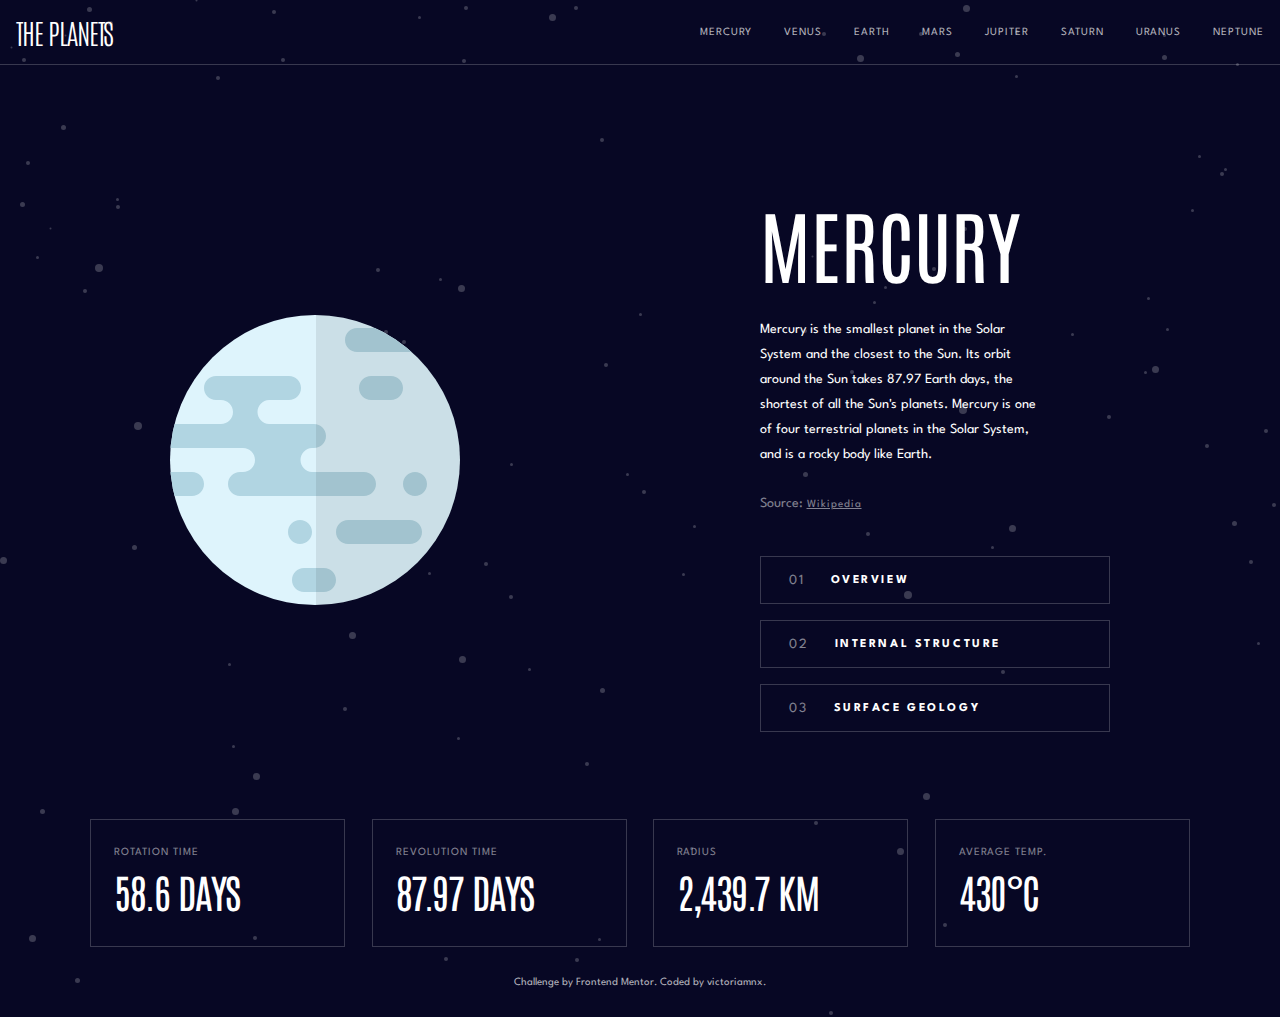
==== index.html @ 526f8f34 "first commit" ====
<!DOCTYPE html>
<html lang="en">
  <head>
    <meta charset="UTF-8" />
    <meta name="viewport" content="width=device-width, initial-scale=1.0" />

    <link
      rel="icon"
      type="image/png"
      sizes="32x32"
      href="./assets/favicon-32x32.png"
    />
    <link rel="stylesheet" href="style.css" />

    <title>Frontend Mentor | Planets fact site</title>
  </head>
  <body>
    <nav>
      <ul>
        <li><a class="logo" href="index.html">the planets</a></li>
        <li>
          <a href="index.html">mercury</a>
          <a href="./pages/venus.html">venus</a>
          <a href="./pages/earth.html">earth</a>
          <a href="./pages/mars.html">mars</a>
          <a href="./pages/jupiter.html">jupiter</a>
          <a href="./pages/saturn.html">saturn</a>
          <a href="./pages/uranus.html">uranus</a>
          <a href="./pages/neptune.html">neptune</a>
        </li>
      </ul>
    </nav>
    <main>
      <div class="infos">
        <div class="img">
          <img src="./assets/planet-mercury.svg" alt="" id="planetImage" />
        </div>

        <div>
          <h1>Mercury</h1>
          <p id="planetText">
            Mercury is the smallest planet in the Solar<br />
            System and the closest to the Sun. Its orbit <br />around the Sun
            takes 87.97 Earth days, the <br />shortest of all the Sun's planets.
            Mercury is one <br />of four terrestrial planets in the Solar
            System,<br />
            and is a rocky body like Earth.
          </p>
          <h2 id="link">
            Source:
            <a href="https://en.wikipedia.org/wiki/Mercury_(planet)"
              >Wikipedia</a
            >
          </h2>

          <div class="btns">
            <button id="overviewButton">
              <h2>01</h2>
              Overview
            </button>
            <button id="internalStructureButton">
              <h2>02</h2>
              Internal Structure
            </button>
            <button id="surfaceGeologyButton">
              <h2>03</h2>
              Surface Geology
            </button>
          </div>
        </div>

        <!-- Internal Structure Content Start
    
          Mercury appears to have a solid silicate crust and mantle overlying a
          solid, iron sulfide outer core layer, a deeper liquid core layer, and a
          solid inner core. The planet's density is the second highest in the Solar
          System at 5.427 g/cm3 , only slightly less than Earth's density. Source :
          Wikipedia
          
           URL: https://en.wikipedia.org/wiki/Mercury_(planet)#Internal_structure 
    
    
          
             Surface Geology Content Start
    
          Mercury's surface is similar in appearance to that of the Moon, showing
          extensive mare-like plains and heavy cratering, indicating that it has
          been geologically inactive for billions of years. It is more heterogeneous
          than either Mars's or the Moon’s. Source : Wikipedia
          
           URL: https://en.wikipedia.org/wiki/Mercury_(planet)#Surface_geology
    
    
          01 Overview 02 Internal Structure 03 Surface Geology  -->
      </div>

      <div class="statics">
        <div class="stat">
          <h1>Rotation Time</h1>
          <h2>58.6 Days</h2>
        </div>
        <div class="stat">
          <h1>Revolution Time</h1>
          <h2>87.97 Days</h2>
        </div>
        <div class="stat">
          <h1>Radius</h1>
          <h2>2,439.7 KM</h2>
        </div>
        <div class="stat">
          <h1>Average Temp.</h1>
          <h2>430°c</h2>
        </div>
      </div>

      <div class="attribution">
        <span>Challenge by&nbsp;</span
        ><a
          href="https://www.frontendmentor.io?ref=challenge"
          target="_blank"
          title="Go to Frontend Mentor site"
          >Frontend Mentor.
        </a>
        <span> Coded by&nbsp;</span
        ><a href="https://github.com/victoriamnx" title="Go to Github profile"
          >victoriamnx.</a
        >
      </div>

      <script src="index.js"></script>
    </main>
  </body>
</html>
---- style.css ----
@import url("https://fonts.googleapis.com/css2?family=Antonio:wght@100;400&family=League+Spartan:wght@300;400;700&display=swap");

::-webkit-scrollbar {
  width: 8px;
}

::-webkit-scrollbar-track {
  background-color: #2c2c31;
}

::-webkit-scrollbar-thumb {
  background: linear-gradient(#d39e33, #ed5636, #633bbc) padding-box,
    linear-gradient(260deg, #d39e33, #ed5636, #633bbc) border-box;
  border-radius: 10px;
}

* {
  margin: 0;
  padding: 0;
  box-sizing: border-box;
}

html,
body {
  height: 100%;
}

body {
  display: flex;
  flex-direction: column;
  color: #fff;
  background: url(assets/background-stars.svg) #070724;
  font-family: "League Spartan", sans-serif;
  overflow: visible;
}

ul {
  display: flex;
  justify-content: space-between;
  list-style-type: none;
  margin: 0;
  padding: 0;
  overflow: hidden;
  background-color: transparent;
  border-bottom: 1px solid rgba(255, 255, 255, 0.2);
  user-select: none;
}

li {
  display: flex;
  align-items: center;
  justify-content: center;
  float: left;
}

li a {
  display: block;
  text-align: center;
  padding: 14px 16px;
  text-decoration: none;
  color: rgba(255, 255, 255, 0.7);
  font-family: "League Spartan", sans-serif;
  font-size: 0.6875rem;
  font-style: normal;
  font-weight: 400;
  line-height: 1.5625rem; /* 227.273% */
  letter-spacing: 0.0625rem;
  text-transform: uppercase;
}

.logo {
  color: #fff;
  font-family: "Antonio", sans-serif;
  font-size: 1.75rem;
  font-style: normal;
  font-weight: 100;
  line-height: normal;
  letter-spacing: -0.06563rem;
  text-transform: uppercase;
}

.logo:hover {
  border: none;
}

main {
  display: flex;
  align-items: center;
  flex-direction: column;
  justify-content: center;
  margin-top: 7.88rem;
}

.img {
  user-select: none;
  margin-right: 18.69rem;
}

h1 {
  color: #fff;
  font-family: "Antonio", sans-serif;
  font-size: 5rem;
  font-style: normal;
  font-weight: 400;
  line-height: normal;
  text-transform: uppercase;
  margin-bottom: 1.44rem;
}

p {
  color: #fff;
  font-family: "League Spartan", sans-serif;
  font-size: 0.875rem;
  font-style: normal;
  font-weight: 400;
  line-height: 1.5625rem; /* 178.571% */
  margin-bottom: 1.5rem;
}

h2 {
  color: rgba(255, 255, 255, 0.5);
  font-family: "League Spartan", sans-serif;
  font-size: 0.875rem;
  font-style: normal;
  font-weight: 400;
  line-height: 1.5625rem; /* 178.571% */
}

.infos {
  display: flex;
  align-items: center;
  justify-content: center;
}

.btns {
  display: flex;
  flex-direction: column;
  margin-top: 2.44rem;
  gap: 1rem;
}

button {
  display: flex;
  align-items: center;
  justify-content: flex-start;
  width: 21.875rem;
  height: 3rem;
  flex-shrink: 0;
  border: 1px solid rgba(255, 255, 255, 0.2);
  background-color: transparent;
  color: #fff;
  font-family: "League Spartan", sans-serif;
  font-size: 0.75rem;
  font-style: normal;
  font-weight: 700;
  line-height: 1.5625rem; /* 208.333% */
  letter-spacing: 0.16069rem;
  text-transform: uppercase;
  padding-left: 1.75rem;
  gap: 1.56rem;
}

button:hover {
  transition: 1s;
  background-color: rgba(216, 216, 216, 0.2);
}

.active {
  color: #fff;
  font-family: "League Spartan", sans-serif;
  font-size: 0.75rem;
  font-style: normal;
  font-weight: 700;
  line-height: 1.5625rem; /* 208.333% */
  letter-spacing: 0.16069rem;
  text-transform: uppercase;
  padding-left: 1.75rem;
  gap: 1.56rem;
  background: #419ebb;
}

img {
  width: 290px;
  height: 290px;
}

.statics {
  display: flex;
  justify-content: space-between;
  width: 1100px;
  margin-top: 5.44rem;
}

.stat {
  width: 15.9375rem;
  height: 8rem;
  flex-shrink: 0;
  color: #fff;
  border: 1px solid rgba(255, 255, 255, 0.2);
  padding-left: 1.44rem;
  padding-top: 1.25rem;
}

.stat h1 {
  color: rgba(255, 255, 255, 0.5);
  font-family: "League Spartan", sans-serif;
  font-size: 0.6875rem;
  font-style: normal;
  font-weight: 400;
  line-height: 1.5625rem; /* 227.273% */
  letter-spacing: 0.0625rem;
  text-transform: uppercase;
  margin-bottom: 0px;
}

.stat h2 {
  color: #fff;
  font-family: "Antonio", sans-serif;
  font-size: 2.5rem;
  font-weight: 400;
  line-height: normal;
  letter-spacing: -0.09375rem;
  text-transform: uppercase;
}

.attribution {
  padding: 30px 0px 30px 0px;
  font-size: 11px;
  text-align: center;
  font-family: "League Spartan", sans-serif;
  color: rgba(255, 255, 255, 0.7);
}

.attribution a {
  color: rgba(255, 255, 255, 0.7);
  text-decoration: none;
}

a:visited {
  text-decoration: none;
}

a:hover {
  border-top: 4px solid #419ebb;
}

#link a {
  color: rgba(255, 255, 255, 0.5);
  font-family: "League Spartan", sans-serif;
  font-size: 0.6875rem;
  font-style: normal;
  font-weight: 400;
  line-height: 1.5625rem; /* 227.273% */
  letter-spacing: 0.0625rem;
  margin-bottom: 0px;
}

#link a:hover {
  border-top: 4px solid transparent;
}
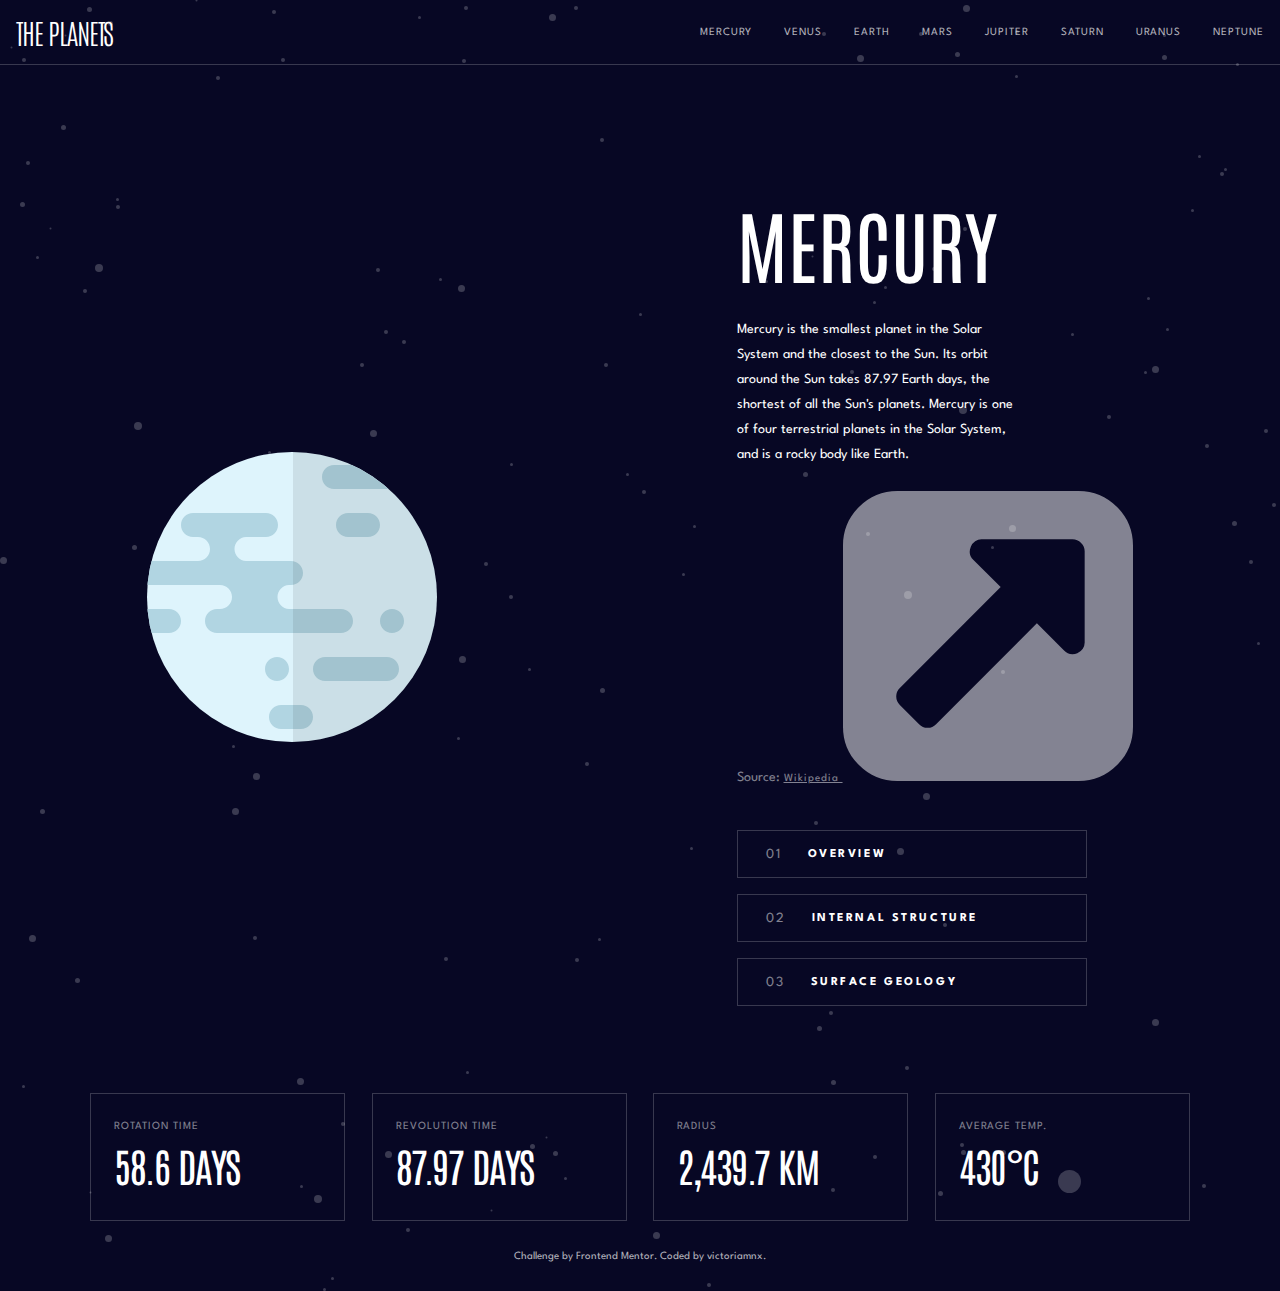
==== commit 11a0ca1c: "Update" ====
--- a/index.html
+++ b/index.html
@@ -19,14 +19,14 @@
       <ul>
         <li><a class="logo" href="index.html">the planets</a></li>
         <li>
-          <a href="index.html">mercury</a>
-          <a href="./pages/venus.html">venus</a>
-          <a href="./pages/earth.html">earth</a>
-          <a href="./pages/mars.html">mars</a>
-          <a href="./pages/jupiter.html">jupiter</a>
-          <a href="./pages/saturn.html">saturn</a>
-          <a href="./pages/uranus.html">uranus</a>
-          <a href="./pages/neptune.html">neptune</a>
+          <a id="mercury" href="index.html">mercury</a>
+          <a id="venus" href="./pages/venus.html">venus</a>
+          <a id="earth" href="./pages/earth.html">earth</a>
+          <a id="mars" href="./pages/mars.html">mars</a>
+          <a id="jupiter" href="./pages/jupiter.html">jupiter</a>
+          <a id="saturn" href="./pages/saturn.html">saturn</a>
+          <a id="uranus" href="./pages/uranus.html">uranus</a>
+          <a id="neptune" href="./pages/neptune.html">neptune</a>
         </li>
       </ul>
     </nav>
@@ -48,9 +48,10 @@
           </p>
           <h2 id="link">
             Source:
-            <a href="https://en.wikipedia.org/wiki/Mercury_(planet)"
-              >Wikipedia</a
-            >
+            <a href="https://en.wikipedia.org/wiki/Mercury_(planet)">
+              Wikipedia
+              <img id="source" src="assets/icon-source.svg" alt="Source icon"
+            /></a>
           </h2>
 
           <div class="btns">
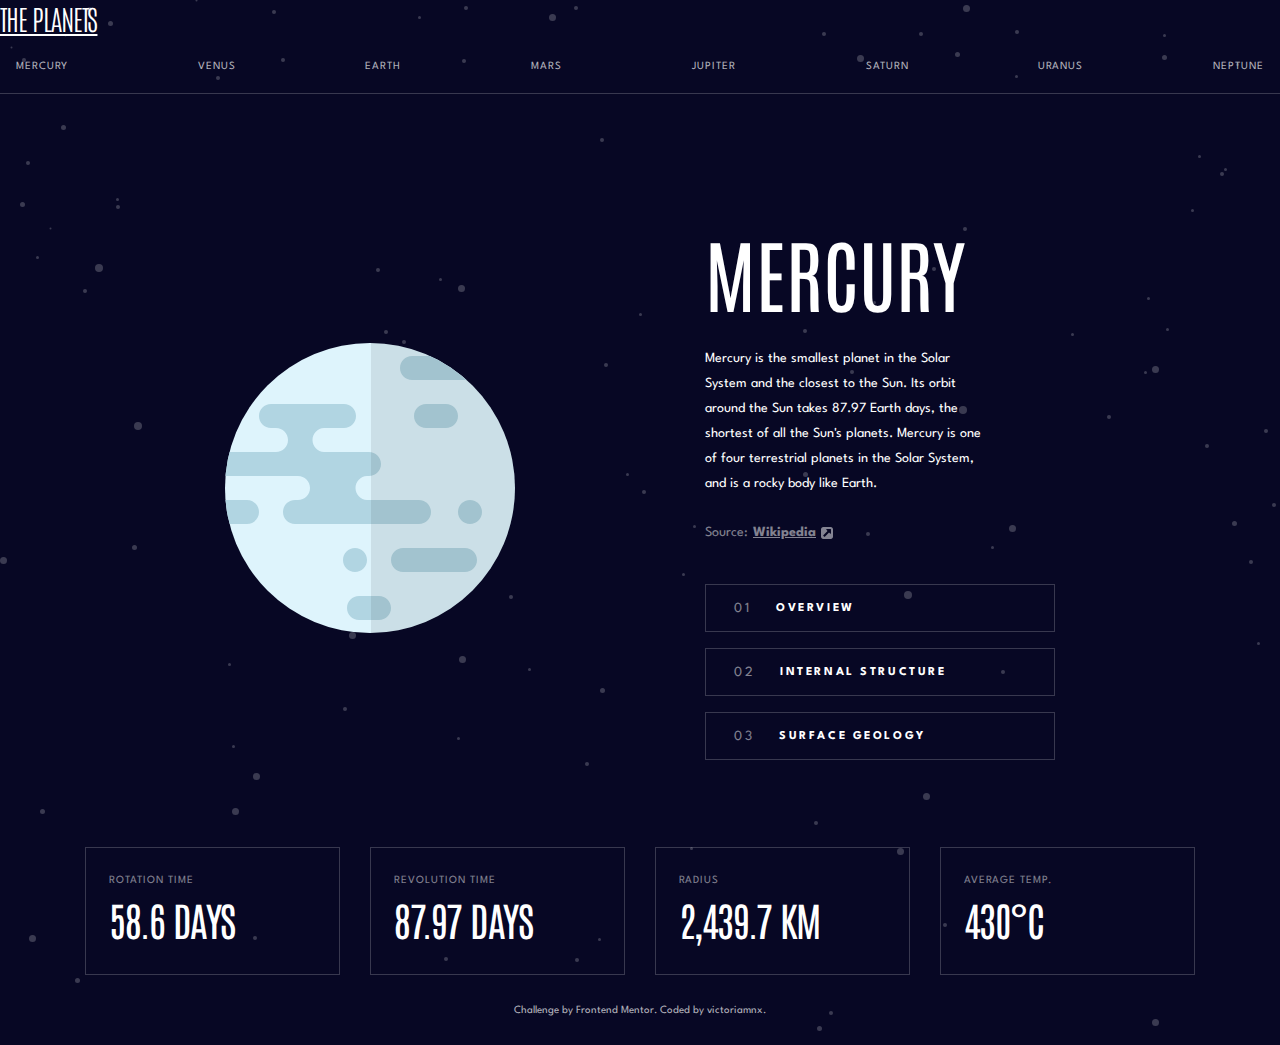
==== commit 6ebe84eb: "rem: texts" ====
--- a/index.html
+++ b/index.html
@@ -15,25 +15,30 @@
     <title>Frontend Mentor | Planets fact site</title>
   </head>
   <body>
-    <nav>
-      <ul>
-        <li><a class="logo" href="index.html">the planets</a></li>
-        <li>
-          <a id="mercury" href="index.html">mercury</a>
-          <a id="venus" href="./pages/venus.html">venus</a>
-          <a id="earth" href="./pages/earth.html">earth</a>
-          <a id="mars" href="./pages/mars.html">mars</a>
-          <a id="jupiter" href="./pages/jupiter.html">jupiter</a>
-          <a id="saturn" href="./pages/saturn.html">saturn</a>
-          <a id="uranus" href="./pages/uranus.html">uranus</a>
-          <a id="neptune" href="./pages/neptune.html">neptune</a>
-        </li>
-      </ul>
-    </nav>
+    <header>
+      <a class="logo" href="index.html">the planets</a>
+      <nav>
+        <ul>
+          <li id="mercury"><a href="index.html">mercury</a></li>
+          <li id="venus"><a href="./pages/venus.html">venus</a></li>
+          <li id="earth"><a href="./pages/earth.html">earth</a></li>
+          <li id="mars"><a href="./pages/mars.html">mars</a></li>
+          <li id="jupiter"><a href="./pages/jupiter.html">jupiter</a></li>
+          <li id="saturn"><a href="./pages/saturn.html">saturn</a></li>
+          <li id="uranus"><a href="./pages/uranus.html">uranus</a></li>
+          <li id="neptune"><a href="./pages/neptune.html">neptune</a></li>
+        </ul>
+      </nav>
+    </header>
+
     <main>
       <div class="infos">
         <div class="img">
-          <img src="./assets/planet-mercury.svg" alt="" id="planetImage" />
+          <img
+            src="./assets/planet/planet-mercury.svg"
+            alt=""
+            id="planetImage"
+          />
         </div>
 
         <div>
@@ -48,7 +53,10 @@
           </p>
           <h2 id="link">
             Source:
-            <a href="https://en.wikipedia.org/wiki/Mercury_(planet)">
+            <a
+              id="wikiLink"
+              href="https://en.wikipedia.org/wiki/Mercury_(planet)"
+            >
               Wikipedia
               <img id="source" src="assets/icon-source.svg" alt="Source icon"
             /></a>
@@ -69,30 +77,6 @@
             </button>
           </div>
         </div>
-
-        <!-- Internal Structure Content Start
-    
-          Mercury appears to have a solid silicate crust and mantle overlying a
-          solid, iron sulfide outer core layer, a deeper liquid core layer, and a
-          solid inner core. The planet's density is the second highest in the Solar
-          System at 5.427 g/cm3 , only slightly less than Earth's density. Source :
-          Wikipedia
-          
-           URL: https://en.wikipedia.org/wiki/Mercury_(planet)#Internal_structure 
-    
-    
-          
-             Surface Geology Content Start
-    
-          Mercury's surface is similar in appearance to that of the Moon, showing
-          extensive mare-like plains and heavy cratering, indicating that it has
-          been geologically inactive for billions of years. It is more heterogeneous
-          than either Mars's or the Moon’s. Source : Wikipedia
-          
-           URL: https://en.wikipedia.org/wiki/Mercury_(planet)#Surface_geology
-    
-    
-          01 Overview 02 Internal Structure 03 Surface Geology  -->
       </div>
 
       <div class="statics">
@@ -112,6 +96,8 @@
           <h1>Average Temp.</h1>
           <h2>430°c</h2>
         </div>
+
+        
       </div>
 
       <div class="attribution">
--- a/style.css
+++ b/style.css
@@ -9,8 +9,7 @@
 }
 
 ::-webkit-scrollbar-thumb {
-  background: linear-gradient(#d39e33, #ed5636, #633bbc) padding-box,
-    linear-gradient(260deg, #d39e33, #ed5636, #633bbc) border-box;
+  background: rgba(255, 255, 255, 0.5);
   border-radius: 10px;
 }
 
@@ -66,6 +65,7 @@
   line-height: 1.5625rem; /* 227.273% */
   letter-spacing: 0.0625rem;
   text-transform: uppercase;
+  border-top: 4px solid transparent;
 }
 
 .logo {
@@ -93,7 +93,13 @@
 
 .img {
   user-select: none;
-  margin-right: 18.69rem;
+}
+
+.infos {
+  display: flex;
+  align-items: center;
+  justify-content: space-around;
+  width: 1020px;
 }
 
 h1 {
@@ -118,18 +124,32 @@
 }
 
 h2 {
+  display: flex;
   color: rgba(255, 255, 255, 0.5);
   font-family: "League Spartan", sans-serif;
   font-size: 0.875rem;
   font-style: normal;
   font-weight: 400;
   line-height: 1.5625rem; /* 178.571% */
-}
-
-.infos {
-  display: flex;
-  align-items: center;
-  justify-content: center;
+  gap: 5px;
+}
+
+#link a {
+  display: flex;
+  align-items: center;
+  color: rgba(255, 255, 255, 0.5);
+  font-family: "League Spartan", sans-serif;
+  font-size: 14px;
+  font-style: normal;
+  font-weight: 700;
+  line-height: 25px;
+  text-decoration-line: underline;
+  gap: 5px;
+}
+
+#source {
+  width: 12px;
+  height: 12px;
 }
 
 .btns {
@@ -179,15 +199,15 @@
   background: #419ebb;
 }
 
-img {
+/* img {
   width: 290px;
   height: 290px;
-}
+} */
 
 .statics {
   display: flex;
-  justify-content: space-between;
-  width: 1100px;
+  justify-content: center;
+  gap: 1.87rem;
   margin-top: 5.44rem;
 }
 
@@ -240,21 +260,27 @@
   text-decoration: none;
 }
 
-a:hover {
+#mercury:hover {
   border-top: 4px solid #419ebb;
 }
-
-#link a {
-  color: rgba(255, 255, 255, 0.5);
-  font-family: "League Spartan", sans-serif;
-  font-size: 0.6875rem;
-  font-style: normal;
-  font-weight: 400;
-  line-height: 1.5625rem; /* 227.273% */
-  letter-spacing: 0.0625rem;
-  margin-bottom: 0px;
-}
-
-#link a:hover {
-  border-top: 4px solid transparent;
-}
+#venus:hover {
+  border-top: 4px solid #eda249;
+}
+#earth:hover {
+  border-top: 4px solid #6d2ed5;
+}
+#mars:hover {
+  border-top: 4px solid #d14c32;
+}
+#jupiter:hover {
+  border-top: 4px solid #d83a34;
+}
+#saturn:hover {
+  border-top: 4px solid #cd5120;
+}
+#uranus:hover {
+  border-top: 4px solid #1ec1a2;
+}
+#neptune:hover {
+  border-top: 4px solid #2d68f0;
+}
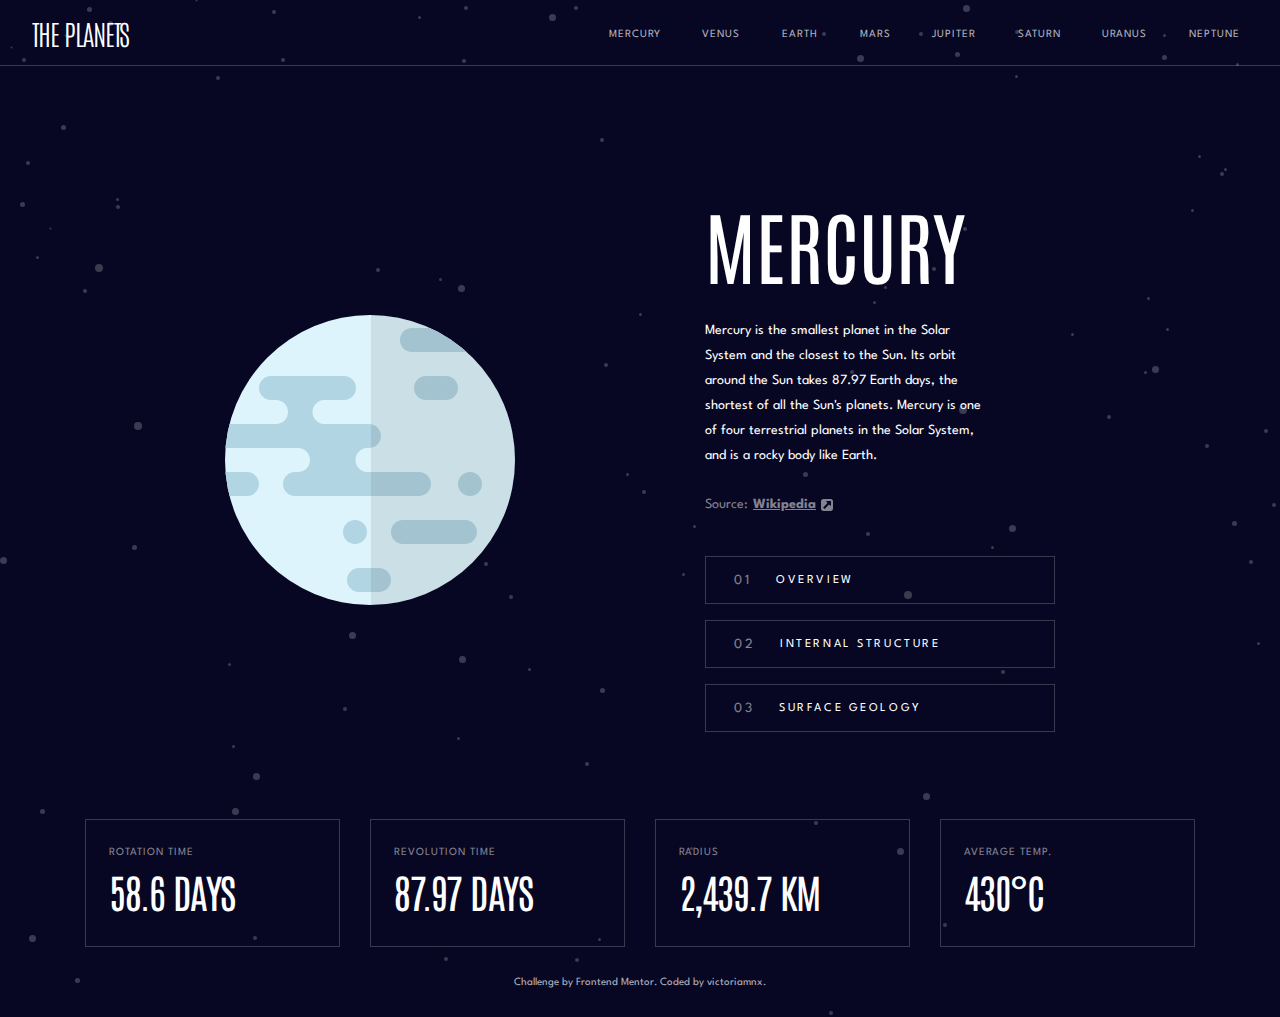
==== commit a136c41e: "fix: button hover" ====
--- a/index.html
+++ b/index.html
@@ -42,7 +42,7 @@
         </div>
 
         <div>
-          <h1>Mercury</h1>
+          <h1 id="planeName">Mercury</h1>
           <p id="planetText">
             Mercury is the smallest planet in the Solar<br />
             System and the closest to the Sun. Its orbit <br />around the Sun
@@ -96,8 +96,6 @@
           <h1>Average Temp.</h1>
           <h2>430°c</h2>
         </div>
-
-        
       </div>
 
       <div class="attribution">
--- a/style.css
+++ b/style.css
@@ -33,29 +33,39 @@
   overflow: visible;
 }
 
+header {
+  display: flex;
+  justify-content: flex-end;
+  align-items: center;
+  border-bottom: 1px solid rgba(255, 255, 255, 0.2);
+  height: 86px;
+}
+
 ul {
   display: flex;
-  justify-content: space-between;
+  align-items: center;
+  justify-content: flex-end;
   list-style-type: none;
   margin: 0;
   padding: 0;
   overflow: hidden;
   background-color: transparent;
-  border-bottom: 1px solid rgba(255, 255, 255, 0.2);
   user-select: none;
+  gap: 2.6rem;
+  margin-right: 40px;
 }
 
 li {
   display: flex;
   align-items: center;
-  justify-content: center;
-  float: left;
+  height: 65px;
+  border-top: 4px solid transparent;
 }
 
 li a {
-  display: block;
+  /* display: block;
   text-align: center;
-  padding: 14px 16px;
+  padding: 14px 16px; */
   text-decoration: none;
   color: rgba(255, 255, 255, 0.7);
   font-family: "League Spartan", sans-serif;
@@ -65,10 +75,10 @@
   line-height: 1.5625rem; /* 227.273% */
   letter-spacing: 0.0625rem;
   text-transform: uppercase;
-  border-top: 4px solid transparent;
 }
 
 .logo {
+  position: relative;
   color: #fff;
   font-family: "Antonio", sans-serif;
   font-size: 1.75rem;
@@ -77,6 +87,10 @@
   line-height: normal;
   letter-spacing: -0.06563rem;
   text-transform: uppercase;
+  margin-right: auto;
+  user-select: none;
+  margin-left: 32px;
+  text-decoration: none;
 }
 
 .logo:hover {
@@ -113,7 +127,14 @@
   margin-bottom: 1.44rem;
 }
 
-p {
+#planetText,
+#planetTextEarth,
+#planetTextJupiter,
+#planetTextMars,
+#planetTextVenus,
+#planetTextSaturn,
+#planetTextUranus,
+#planetTextNeptune {
   color: #fff;
   font-family: "League Spartan", sans-serif;
   font-size: 0.875rem;
@@ -172,37 +193,84 @@
   font-family: "League Spartan", sans-serif;
   font-size: 0.75rem;
   font-style: normal;
-  font-weight: 700;
+  font-weight: 400;
   line-height: 1.5625rem; /* 208.333% */
   letter-spacing: 0.16069rem;
   text-transform: uppercase;
   padding-left: 1.75rem;
+  user-select: none;
+  transition: 0.9s;
+  cursor: pointer;
   gap: 1.56rem;
 }
 
 button:hover {
-  transition: 1s;
-  background-color: rgba(216, 216, 216, 0.2);
+  background: rgba(255, 255, 255, 0.2);
 }
 
 .active {
-  color: #fff;
-  font-family: "League Spartan", sans-serif;
-  font-size: 0.75rem;
-  font-style: normal;
-  font-weight: 700;
-  line-height: 1.5625rem; /* 208.333% */
-  letter-spacing: 0.16069rem;
-  text-transform: uppercase;
-  padding-left: 1.75rem;
-  gap: 1.56rem;
+  background-color: #419ebb;
+}
+
+.active:hover {
   background: #419ebb;
 }
 
-/* img {
-  width: 290px;
-  height: 290px;
-} */
+.activeVenus {
+  background-color: #eda249;
+}
+
+.activeVenus:hover {
+  background: #eda249;
+}
+
+.activeEarth {
+  background-color: #6d2ed5;
+}
+
+.activeEarth:hover {
+  background: #6d2ed5;
+}
+
+.activeMars {
+  background-color: #d14c32;
+}
+
+.activeMars:hover {
+  background: #d14c32;
+}
+
+.activeJupiter {
+  background-color: #d83a34;
+}
+
+.activeJupiter:hover {
+  background: #d83a34;
+}
+
+.activeSaturn {
+  background-color: #cd5120;
+}
+
+.activeSaturn:hover {
+  background: #cd5120;
+}
+
+.activeUranus {
+  background-color: #1ec1a2;
+}
+
+.activeUranus:hover {
+  background: #1ec1a2;
+}
+
+.activeNeptune {
+  background-color: #2d68f0;
+}
+
+.activeNeptune:hover {
+  background: #2d68f0;
+}
 
 .statics {
   display: flex;
